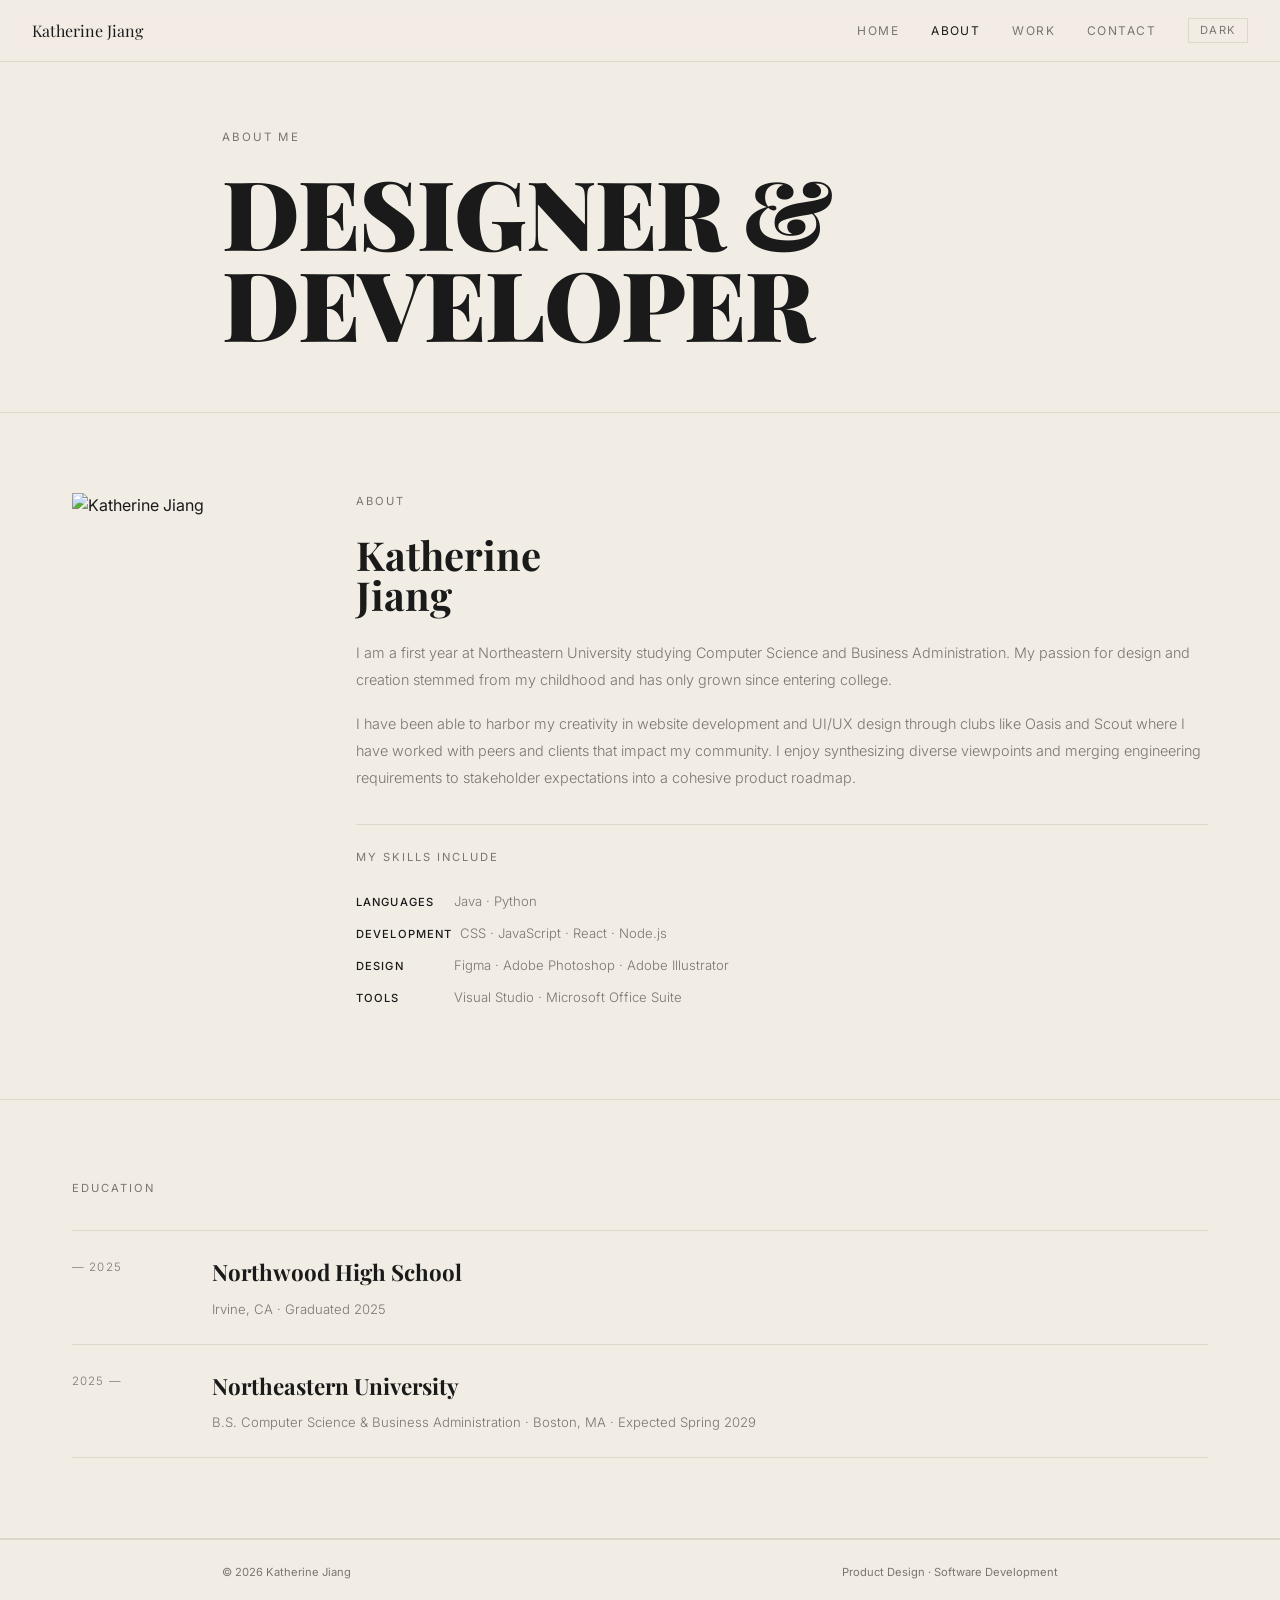
==== about.html @ 8feb188d "portfolio improvements: UX polish and content expansion - compress hero image 36MB → 415KB (collage." ====
<!DOCTYPE html>
<html lang="en">
<head>
<meta charset="UTF-8"/>
<meta name="viewport" content="width=device-width,initial-scale=1"/>
<title>About — Katherine Jiang</title>
<meta name="description" content="About Katherine Jiang — first year at Northeastern University studying Computer Science and Business Administration, with a focus on UI/UX design and front-end development."/>
<link href="https://fonts.googleapis.com/css2?family=Playfair+Display:ital,wght@0,400;0,700;0,900;1,400;1,700&family=Inter:wght@300;400;500&family=Cormorant+Garamond:ital,wght@1,300;1,400&display=swap" rel="stylesheet"/>
<link rel="stylesheet" href="style.css"/>
</head>
<body>

<div id="loader"><div class="loader-initials">KJ</div></div>
<div id="progress"></div>

<nav>
  <div class="nav-inner">
    <a href="index.html" class="nav-name">Katherine Jiang</a>
    <div class="nav-right">
      <div class="nav-links">
        <a href="index.html">Home</a>
        <a href="about.html" class="active">About</a>
        <a href="projects.html">Work</a>
        <a href="index.html#contact">Contact</a>
      </div>
      <button class="dark-toggle" onclick="toggleDark()" id="darkBtn">Dark</button>
    </div>
  </div>
</nav>

<section class="page-header fade-in">
  <div class="wrap">
    <div class="page-eyebrow">About Me</div>
    <h1 class="page-title">
      DESIGNER &amp;<br>DEVELOPER
    </h1>
  </div>
</section>

<section class="about-section">
  <div class="wide-wrap">
    <div class="about-grid fade-in">
      <img src="profile.jpg" alt="Katherine Jiang" class="about-img"/>
      <div>
        <div class="section-eyebrow">About</div>
        <div class="about-name">Katherine<br>Jiang</div>
        <p class="about-text">I am a first year at Northeastern University studying Computer Science and Business Administration. My passion for design and creation stemmed from my childhood and has only grown since entering college.</p>
        <p class="about-text">I have been able to harbor my creativity in website development and UI/UX design through clubs like Oasis and Scout where I have worked with peers and clients that impact my community. I enjoy synthesizing diverse viewpoints and merging engineering requirements to stakeholder expectations into a cohesive product roadmap.</p>
        <div class="skills-block">
          <div class="section-eyebrow">My Skills Include</div>
          <div class="skills-row"><span class="skills-label">Languages</span><span class="skills-val">Java · Python</span></div>
          <div class="skills-row"><span class="skills-label">Development</span><span class="skills-val">CSS · JavaScript · React · Node.js</span></div>
          <div class="skills-row"><span class="skills-label">Design</span><span class="skills-val">Figma · Adobe Photoshop · Adobe Illustrator</span></div>
          <div class="skills-row"><span class="skills-label">Tools</span><span class="skills-val">Visual Studio · Microsoft Office Suite</span></div>
        </div>
      </div>
    </div>
  </div>
</section>

<section class="about-section">
  <div class="wide-wrap">
    <div class="timeline-section fade-in">
      <div class="section-eyebrow">Education</div>
      <div class="timeline">
        <div class="timeline-entry">
          <div class="timeline-year">— 2025</div>
          <div class="timeline-content">
            <div class="timeline-school">Northwood High School</div>
            <div class="timeline-detail">Irvine, CA · Graduated 2025</div>
          </div>
        </div>
        <div class="timeline-entry">
          <div class="timeline-year">2025 —</div>
          <div class="timeline-content">
            <div class="timeline-school">Northeastern University</div>
            <div class="timeline-detail">B.S. Computer Science &amp; Business Administration · Boston, MA · Expected Spring 2029</div>
          </div>
        </div>
      </div>
    </div>
  </div>
</section>

<footer>
  <div class="foot-inner">
    <span>© 2026 Katherine Jiang</span>
    <span>Product Design · Software Development</span>
  </div>
</footer>

<script>
window.addEventListener('load',()=>{
  if(localStorage.getItem('dark')==='1'){document.body.classList.add('dark');document.getElementById('darkBtn').textContent='Light'}
  setTimeout(()=>{document.getElementById('loader').classList.add('hide')},1200);
});
window.addEventListener('scroll',()=>{
  var s=document.documentElement.scrollTop;
  var h=document.documentElement.scrollHeight-window.innerHeight;
  document.getElementById('progress').style.width=(s/h*100)+'%';
});
var obs=new IntersectionObserver((entries)=>{
  entries.forEach(e=>{if(e.isIntersecting)e.target.classList.add('visible')});
},{threshold:.12});
document.querySelectorAll('.fade-in').forEach(el=>obs.observe(el));
setTimeout(()=>document.querySelector('.page-header').classList.add('visible'),1300);
function toggleDark(){
  document.body.classList.toggle('dark');
  var isDark=document.body.classList.contains('dark');
  document.getElementById('darkBtn').textContent=isDark?'Light':'Dark';
  localStorage.setItem('dark',isDark?'1':'0');
}
</script>
</body>
</html>
---- style.css ----
*{margin:0;padding:0;box-sizing:border-box}
:root{--cream:#F2EDE4;--black:#1a1a1a;--gray:#7a7570;--light-gray:#ddd8ce;--max:900px;--bg:var(--cream);--fg:var(--black)}
html{scroll-behavior:smooth}
body{font-family:'Inter',sans-serif;background:var(--bg);color:var(--fg);line-height:1.6;transition:background .4s,color .4s}
body.dark{--bg:#1a1917;--fg:#F2EDE4;--light-gray:#333;--gray:#9a9590}
a{color:inherit;text-decoration:none}

/* LOADER */
#loader{position:fixed;inset:0;background:var(--black);display:flex;align-items:center;justify-content:center;z-index:1000;transition:opacity .6s}
#loader.hide{opacity:0;pointer-events:none}
.loader-initials{font-family:'Playfair Display',serif;font-size:4rem;font-weight:900;color:#F2EDE4;letter-spacing:.1em;animation:pulse 1s ease-in-out infinite}
@keyframes pulse{0%,100%{opacity:1}50%{opacity:.3}}

/* PROGRESS BAR */
#progress{position:fixed;top:0;left:0;height:2px;background:var(--fg);z-index:200;width:0%;transition:width .1s linear}

/* NAV */
nav{position:fixed;top:0;left:0;right:0;z-index:100;background:rgba(242,237,228,0.95);backdrop-filter:blur(6px);border-bottom:1px solid var(--light-gray);transition:background .4s}
body.dark nav{background:rgba(26,25,23,0.95)}
.nav-inner{margin:0 auto;padding:1.1rem 2rem;display:flex;justify-content:space-between;align-items:center}
.nav-name{font-family:'Playfair Display',serif;font-size:1rem;font-weight:400}
.nav-right{display:flex;align-items:center;gap:2rem}
.nav-links{display:flex;gap:2rem;font-size:.75rem;letter-spacing:.12em;text-transform:uppercase}
.nav-links a{color:var(--gray);transition:color .2s}
.nav-links a:hover,.nav-links a.active{color:var(--fg)}
.dark-toggle{background:none;border:1px solid var(--light-gray);color:var(--gray);font-size:.7rem;letter-spacing:.1em;text-transform:uppercase;padding:.3rem .7rem;cursor:pointer;transition:all .2s;font-family:'Inter',sans-serif}
.dark-toggle:hover{border-color:var(--fg);color:var(--fg)}

.wrap{max-width:var(--max);margin:0 auto;padding:0 2rem}
.wide-wrap{max-width:1200px;margin:0 auto;padding:0 2rem}

/* FADE IN ON SCROLL */
.fade-in{opacity:0;transform:translateY(24px);transition:opacity .7s ease,transform .7s ease}
.fade-in.visible{opacity:1;transform:none}

/* HERO */
.hero{min-height:100vh;display:flex;flex-direction:column;justify-content:flex-end;padding-bottom:5rem;padding-top:6rem;padding-left:2rem;padding-right:2rem;border-bottom:1px solid var(--light-gray)}
.hero-eyebrow{font-size:.72rem;letter-spacing:.18em;text-transform:uppercase;color:var(--gray);margin-bottom:1.2rem;width:100%}
.hero-title{font-family:'Playfair Display',serif;font-weight:900;line-height:.92;letter-spacing:-.01em;margin-bottom:.5rem;font-size:clamp(4rem,11.5vw,11.5vw);width:100%;text-align:left}
.hero-title .light{font-family:'Cormorant Garamond',serif;font-weight:300;font-style:italic;display:block;color:var(--gray);letter-spacing:.02em;font-size:.58em}
.hero-bottom{width:100%}
.hero-divider{width:48px;height:1px;background:var(--fg);margin:2rem 0;transition:background .4s}
.hero-sub{font-size:1.1rem;color:var(--gray);max-width:280px;line-height:1.8;font-weight:300}
.hero-meta{display:flex;gap:2rem;margin-top:2rem;font-size:1rem;color:var(--gray);letter-spacing:.05em}
.location-item{display:inline-flex;align-items:center;gap:.35rem}
.location-item::before{content:'';display:inline-block;width:8px;height:11px;background-color:currentColor;clip-path:path('M4 0C1.79 0 0 1.79 0 4C0 7 4 11 4 11C4 11 8 7 8 4C8 1.79 6.21 0 4 0ZM4 5.5C3.17 5.5 2.5 4.83 2.5 4C2.5 3.17 3.17 2.5 4 2.5C4.83 2.5 5.5 3.17 5.5 4C5.5 4.83 4.83 5.5 4 5.5Z');flex-shrink:0}

/* PAGE HEADER (about / projects pages) */
.page-header{padding:8rem 0 4rem;border-bottom:1px solid var(--light-gray)}
.page-eyebrow{font-size:.72rem;letter-spacing:.18em;text-transform:uppercase;color:var(--gray);margin-bottom:1.2rem}
.page-title{font-family:'Playfair Display',serif;font-weight:900;font-size:clamp(3rem,8vw,6rem);line-height:.95;letter-spacing:-.01em}
.page-title .light{font-family:'Cormorant Garamond',serif;font-weight:300;font-style:italic;display:block;color:var(--gray);letter-spacing:.02em;font-size:.6em}

/* HOME ABOUT TEASER */
.home-about{padding:5rem 0;border-bottom:1px solid var(--light-gray)}
.home-about-grid{display:grid;grid-template-columns:180px 1fr;gap:3.5rem;align-items:start}
.home-about-img{width:100%;aspect-ratio:3/4;object-fit:cover;object-position:top}

/* HOME PROJECTS */
.home-projects{padding:5rem 0;border-bottom:1px solid var(--light-gray)}
a.project{display:block}

/* ABOUT */
.about-section{padding:5rem 0;border-bottom:1px solid var(--light-gray)}
.about-grid{display:grid;grid-template-columns:220px 1fr;gap:4rem;align-items:start}
.about-img{width:100%;aspect-ratio:3/4;object-fit:cover;object-position:top}
.section-eyebrow{font-size:.7rem;letter-spacing:.18em;text-transform:uppercase;color:var(--gray);margin-bottom:1.5rem}
.about-name{font-family:'Playfair Display',serif;font-size:2.5rem;font-weight:700;line-height:1;margin-bottom:1.5rem}
.about-text{font-size:.9rem;line-height:1.9;color:var(--gray);font-weight:300;margin-bottom:1rem}
.skills-block{margin-top:2rem;border-top:1px solid var(--light-gray);padding-top:1.5rem}
.skills-row{display:flex;gap:.5rem;align-items:baseline;margin-bottom:.7rem;font-size:.82rem}
.skills-label{font-weight:500;min-width:90px;font-size:.7rem;letter-spacing:.1em;text-transform:uppercase}
.skills-val{color:var(--gray);font-weight:300}

/* TIMELINE */
.timeline-section{padding-top:0}
.timeline{margin-top:2rem}
.timeline-entry{display:grid;grid-template-columns:100px 1fr;gap:2.5rem;padding:1.5rem 0;border-bottom:1px solid var(--light-gray);align-items:start}
.timeline-entry:first-child{border-top:1px solid var(--light-gray)}
.timeline-year{font-size:.72rem;letter-spacing:.1em;color:var(--gray);padding-top:.2rem;font-weight:300}
.timeline-school{font-family:'Playfair Display',serif;font-size:1.4rem;font-weight:700;margin-bottom:.4rem}
.timeline-detail{font-size:.82rem;color:var(--gray);font-weight:300;line-height:1.7}

/* WORK */
.work-section{padding:5rem 0;border-bottom:1px solid var(--light-gray)}
.work-header{display:flex;justify-content:space-between;align-items:baseline;margin-bottom:3.5rem}
.work-title{font-family:'Playfair Display',serif;font-size:2.8rem;font-weight:900}
.work-count{font-size:.72rem;letter-spacing:.15em;text-transform:uppercase;color:var(--gray)}

.project{border-top:1px solid var(--light-gray);padding:2.5rem 0;cursor:pointer;transition:padding-left .25s,padding-right .25s,background .25s}
.project:hover{background:rgba(0,0,0,0.025);padding-left:.75rem;padding-right:.75rem}
body.dark .project:hover{background:rgba(255,255,255,0.03)}
.proj-top{display:grid;grid-template-columns:3rem 1fr 1fr 160px;gap:1.5rem;align-items:start}
.proj-thumb{width:100%;aspect-ratio:4/3;object-fit:cover;border-radius:2px;opacity:.75;transition:opacity .25s}
.project:hover .proj-thumb{opacity:1}
.proj-num{font-family:'Playfair Display',serif;font-size:1.2rem;font-weight:400;color:var(--gray);padding-top:.2rem}
.project-title{font-family:'Playfair Display',serif;font-size:2rem;font-weight:700;line-height:1.05;margin-bottom:.8rem}
.proj-org{font-size:.72rem;letter-spacing:.12em;text-transform:uppercase;color:var(--gray);margin-bottom:.8rem}
.project-tags{display:flex;flex-wrap:wrap;gap:.4rem;margin-bottom:.8rem}
.tag{font-size:.62rem;letter-spacing:.08em;text-transform:uppercase;padding:.22rem .55rem;border:1px solid var(--light-gray);color:var(--gray)}
.project-status{font-size:.62rem;letter-spacing:.08em;text-transform:uppercase;padding:.22rem .55rem;background:var(--fg);color:var(--bg);display:inline-block;transition:background .4s,color .4s}
.project-status.complete{background:transparent;border:1px solid var(--fg);color:var(--fg)}
.project-desc{font-size:.88rem;line-height:1.85;color:var(--gray);font-weight:300}
.proj-role{font-size:.75rem;color:var(--gray);margin-top:.8rem}
.proj-role strong{color:var(--fg);font-weight:500}
.proj-cta{display:inline-flex;align-items:center;gap:.4rem;margin-top:1rem;font-size:.7rem;letter-spacing:.12em;text-transform:uppercase;color:var(--fg);border:1px solid var(--fg);padding:.35rem .75rem;transition:background .2s,color .2s}
.project:hover .proj-cta{background:var(--fg);color:var(--bg)}

/* DETAIL */
.detail-panel{display:none;background:var(--black);color:#F2EDE4;margin-top:0}
body.dark .detail-panel{background:#111}
.detail-panel.open{display:block;animation:slideDown .4s ease}
@keyframes slideDown{from{opacity:0;transform:translateY(-10px)}to{opacity:1;transform:none}}
.detail-inner{padding:2.5rem}
.detail-cols{display:grid;grid-template-columns:1fr 1fr;gap:2.5rem;margin-bottom:2rem}
.detail-panel h3{font-family:'Playfair Display',serif;font-size:1.3rem;font-weight:700;margin-bottom:1rem}
.detail-panel p{font-size:.83rem;line-height:1.85;color:#bbb8b0;font-weight:300}
.detail-step{display:flex;gap:.75rem;margin-bottom:.6rem}
.step-num{font-size:.7rem;color:#666;min-width:1.4rem;padding-top:.1rem}
.step-text{font-size:.8rem;line-height:1.65;color:#bbb8b0}
.img-grid{display:grid;grid-template-columns:repeat(3,1fr);gap:.6rem;margin-top:1.5rem}
.img-grid.two{grid-template-columns:1fr 1fr}
.img-item p{font-size:.6rem;letter-spacing:.1em;text-transform:uppercase;color:#666;margin-bottom:.35rem}
.img-item img{width:100%;display:block;border-radius:2px}
.img-full{grid-column:1/-1}
.proto-link{display:inline-block;margin-top:1.2rem;font-size:.7rem;letter-spacing:.12em;text-transform:uppercase;color:#F2EDE4;border:1px solid #555;padding:.45rem .9rem;transition:background .2s}
.proto-link:hover{background:#222}
.close-btn{font-size:.68rem;letter-spacing:.12em;text-transform:uppercase;color:#666;cursor:pointer;text-align:right;padding-top:1.5rem}
.close-btn:hover{color:#F2EDE4}

/* CONTACT */
#contact{padding:5rem 0}
.contact-grid{display:grid;grid-template-columns:1fr 1fr;gap:4rem;align-items:start}
.contact-big{font-family:'Playfair Display',serif;font-size:clamp(2.2rem,5vw,4rem);font-weight:900;line-height:1;margin-bottom:1.5rem}
.contact-big em{font-style:italic;font-weight:400;color:var(--gray)}
.contact-sub{font-size:.83rem;color:var(--gray);line-height:1.85;font-weight:300;max-width:300px}
.contact-links{border-top:1px solid var(--light-gray)}
.contact-link{display:flex;justify-content:space-between;align-items:center;padding:.9rem 0;border-bottom:1px solid var(--light-gray);font-size:.82rem;transition:padding-left .2s}
.contact-link:hover{padding-left:.4rem}
.contact-link span{font-size:.72rem;color:var(--gray)}

footer{border-top:1px solid var(--light-gray);padding:1.5rem 0}
.foot-inner{max-width:var(--max);margin:0 auto;padding:0 2rem;display:flex;justify-content:space-between;font-size:.7rem;color:var(--gray)}

@media(max-width:640px){
  .about-grid{grid-template-columns:1fr}
  .proj-top{grid-template-columns:2rem 1fr}
  .proj-top>:nth-child(3){grid-column:2}
  .proj-thumb{display:none}
  .detail-cols,.contact-grid,.teaser-grid{grid-template-columns:1fr}
  .img-grid{grid-template-columns:1fr 1fr}
}
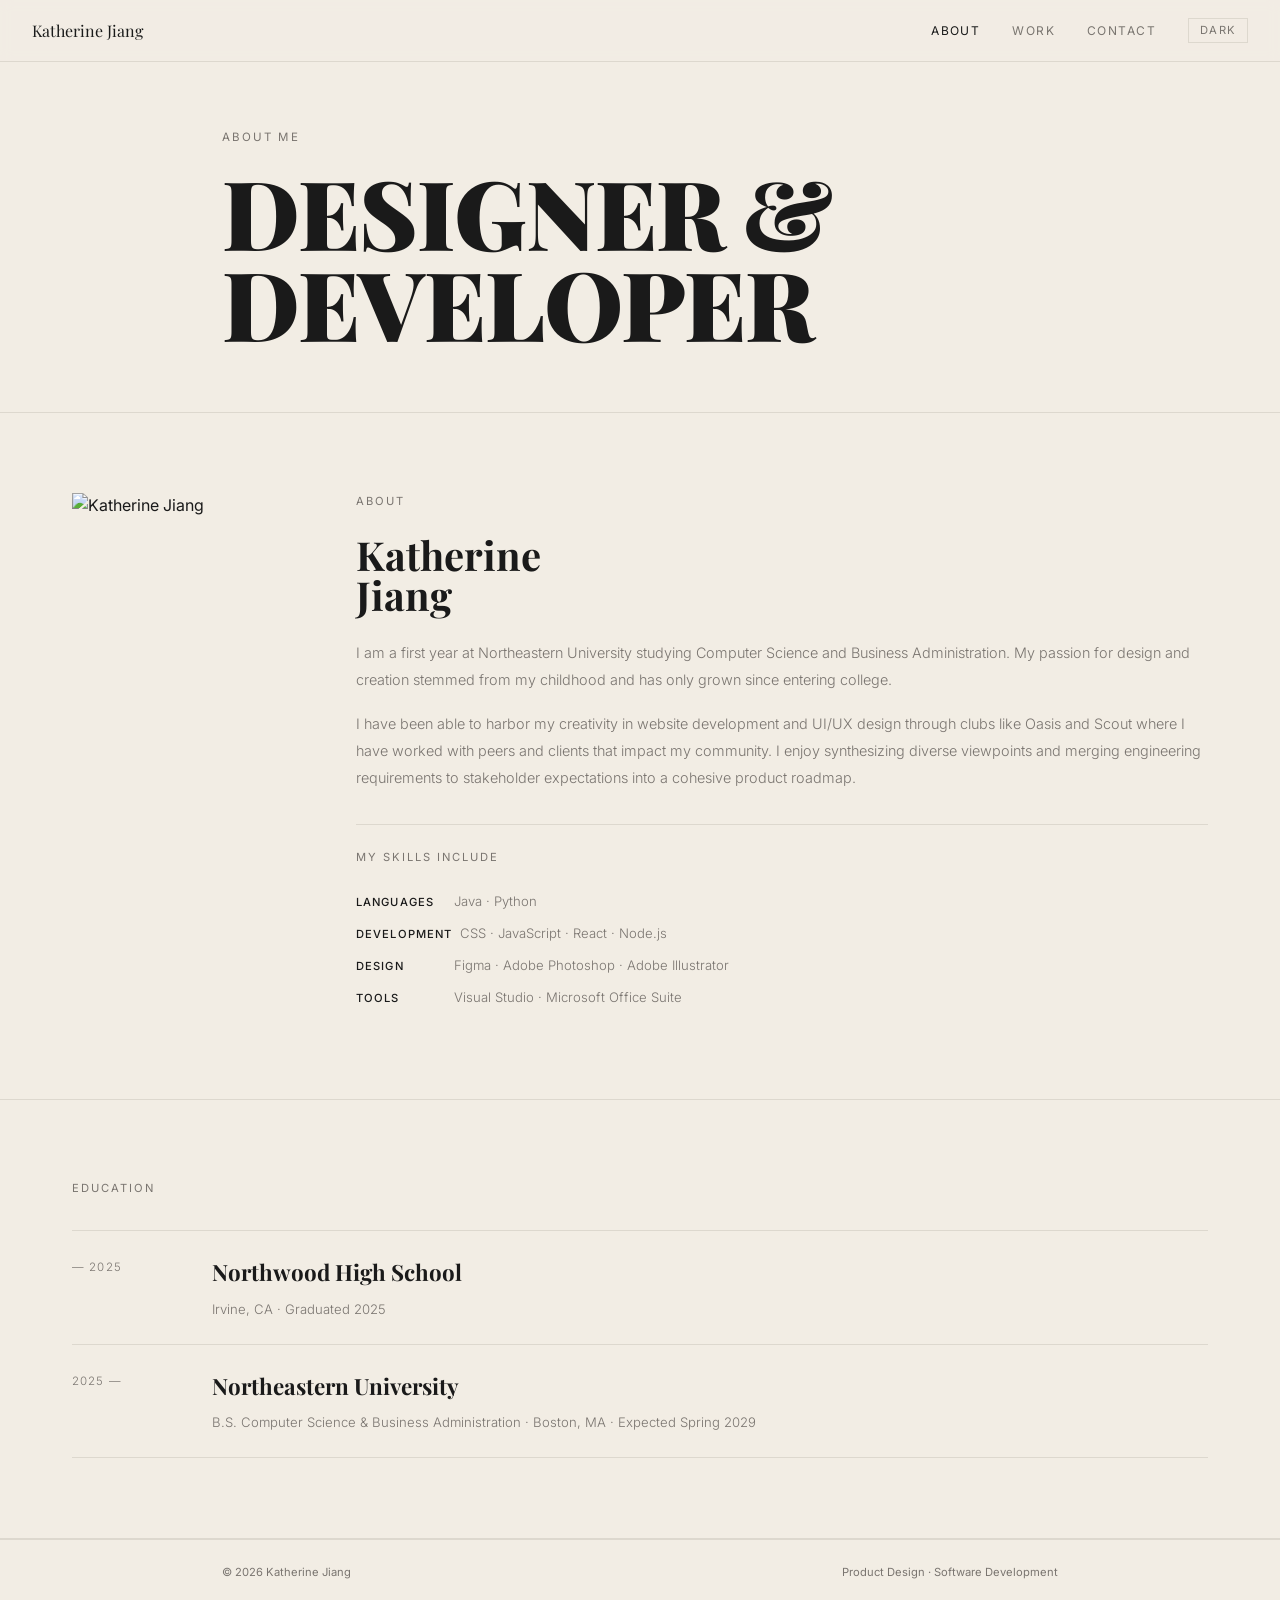
==== commit 7afa81d4: "separating work-project pages and got rid of collage banner" ====
--- a/about.html
+++ b/about.html
@@ -18,7 +18,6 @@
     <a href="index.html" class="nav-name">Katherine Jiang</a>
     <div class="nav-right">
       <div class="nav-links">
-        <a href="index.html">Home</a>
         <a href="about.html" class="active">About</a>
         <a href="projects.html">Work</a>
         <a href="index.html#contact">Contact</a>
--- a/style.css
+++ b/style.css
@@ -34,13 +34,16 @@
 .fade-in.visible{opacity:1;transform:none}
 
 /* HERO */
-.hero{min-height:100vh;display:flex;flex-direction:column;justify-content:flex-end;padding-bottom:5rem;padding-top:6rem;padding-left:2rem;padding-right:2rem;border-bottom:1px solid var(--light-gray)}
+.hero{min-height:auto;display:flex;flex-direction:column;justify-content:flex-end;padding-bottom:5rem;padding-top:20rem;padding-left:2rem;padding-right:2rem;border-bottom:1px solid var(--light-gray)}
 .hero-eyebrow{font-size:.72rem;letter-spacing:.18em;text-transform:uppercase;color:var(--gray);margin-bottom:1.2rem;width:100%}
 .hero-title{font-family:'Playfair Display',serif;font-weight:900;line-height:.92;letter-spacing:-.01em;margin-bottom:.5rem;font-size:clamp(4rem,11.5vw,11.5vw);width:100%;text-align:left}
 .hero-title .light{font-family:'Cormorant Garamond',serif;font-weight:300;font-style:italic;display:block;color:var(--gray);letter-spacing:.02em;font-size:.58em}
+.hero-title-inline{font-family:'Cormorant Garamond',serif;font-style:italic;font-weight:300;text-transform:uppercase;letter-spacing:.01em;font-size:clamp(3rem,10vw,9rem);white-space:nowrap}
 .hero-bottom{width:100%}
 .hero-divider{width:48px;height:1px;background:var(--fg);margin:2rem 0;transition:background .4s}
-.hero-sub{font-size:1.1rem;color:var(--gray);max-width:280px;line-height:1.8;font-weight:300}
+.hero-sub-row{display:flex;justify-content:space-between;align-items:baseline;gap:2rem;width:100%}
+.hero-sub{font-size:.95rem;color:var(--gray);max-width:none;white-space:nowrap;line-height:1.8;font-weight:300}
+.hero-edu{font-size:.95rem;color:var(--gray);white-space:nowrap;line-height:1.8;font-weight:300;text-align:right}
 .hero-meta{display:flex;gap:2rem;margin-top:2rem;font-size:1rem;color:var(--gray);letter-spacing:.05em}
 .location-item{display:inline-flex;align-items:center;gap:.35rem}
 .location-item::before{content:'';display:inline-block;width:8px;height:11px;background-color:currentColor;clip-path:path('M4 0C1.79 0 0 1.79 0 4C0 7 4 11 4 11C4 11 8 7 8 4C8 1.79 6.21 0 4 0ZM4 5.5C3.17 5.5 2.5 4.83 2.5 4C2.5 3.17 3.17 2.5 4 2.5C4.83 2.5 5.5 3.17 5.5 4C5.5 4.83 4.83 5.5 4 5.5Z');flex-shrink:0}
@@ -121,12 +124,20 @@
 .img-grid{display:grid;grid-template-columns:repeat(3,1fr);gap:.6rem;margin-top:1.5rem}
 .img-grid.two{grid-template-columns:1fr 1fr}
 .img-item p{font-size:.6rem;letter-spacing:.1em;text-transform:uppercase;color:#666;margin-bottom:.35rem}
-.img-item img{width:100%;display:block;border-radius:2px}
+.img-item img{width:100%;display:block;border-radius:2px;cursor:zoom-in}
 .img-full{grid-column:1/-1}
 .proto-link{display:inline-block;margin-top:1.2rem;font-size:.7rem;letter-spacing:.12em;text-transform:uppercase;color:#F2EDE4;border:1px solid #555;padding:.45rem .9rem;transition:background .2s}
 .proto-link:hover{background:#222}
 .close-btn{font-size:.68rem;letter-spacing:.12em;text-transform:uppercase;color:#666;cursor:pointer;text-align:right;padding-top:1.5rem}
 .close-btn:hover{color:#F2EDE4}
+
+/* LIGHTBOX */
+#lightbox{position:fixed;inset:0;z-index:500;background:rgba(26,25,23,0.6);backdrop-filter:blur(12px);-webkit-backdrop-filter:blur(12px);display:flex;align-items:center;justify-content:center;opacity:0;pointer-events:none;transition:opacity .3s}
+#lightbox.open{opacity:1;pointer-events:all}
+#lightbox-img{max-width:90vw;max-height:88vh;object-fit:contain;border-radius:2px;box-shadow:0 8px 40px rgba(0,0,0,0.6)}
+#lightbox-close{position:absolute;top:1.5rem;right:1.5rem;color:#fff;font-size:.68rem;letter-spacing:.12em;text-transform:uppercase;cursor:pointer;padding:.45rem .9rem;border:1px solid #555;transition:background .2s}
+#lightbox-close:hover{background:rgba(255,255,255,0.1)}
+#lightbox-caption{position:absolute;bottom:1.5rem;left:50%;transform:translateX(-50%);color:#999;font-size:.65rem;letter-spacing:.1em;text-transform:uppercase}
 
 /* CONTACT */
 #contact{padding:5rem 0}
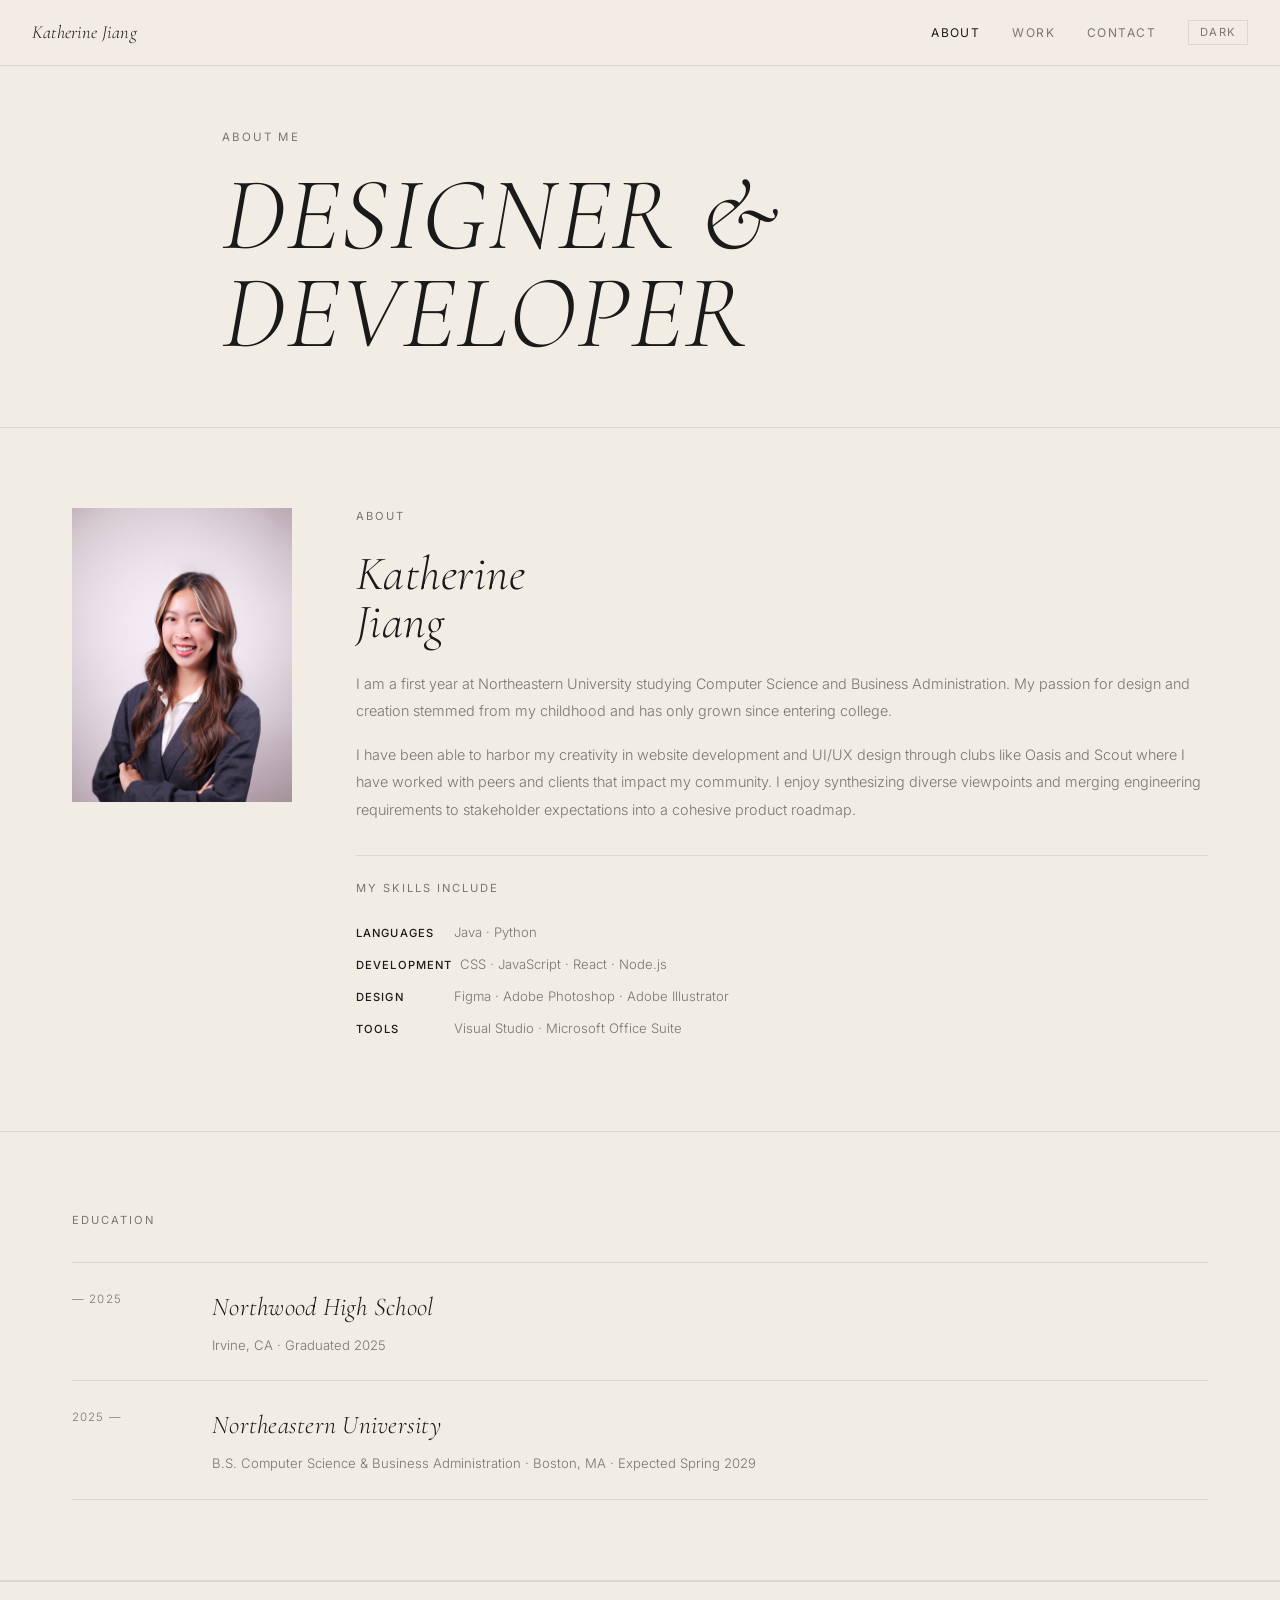
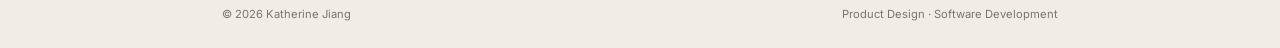
==== commit 8ec7add1: "Standardize title fonts and swap in new profile photo Titles across all pages now use Cormorant Gara" ====
--- a/about.html
+++ b/about.html
@@ -39,7 +39,7 @@
 <section class="about-section">
   <div class="wide-wrap">
     <div class="about-grid fade-in">
-      <img src="profile.jpg" alt="Katherine Jiang" class="about-img"/>
+      <img src="katherine.jpg" alt="Katherine Jiang" class="about-img"/>
       <div>
         <div class="section-eyebrow">About</div>
         <div class="about-name">Katherine<br>Jiang</div>
--- a/style.css
+++ b/style.css
@@ -18,7 +18,7 @@
 nav{position:fixed;top:0;left:0;right:0;z-index:100;background:rgba(242,237,228,0.95);backdrop-filter:blur(6px);border-bottom:1px solid var(--light-gray);transition:background .4s}
 body.dark nav{background:rgba(26,25,23,0.95)}
 .nav-inner{margin:0 auto;padding:1.1rem 2rem;display:flex;justify-content:space-between;align-items:center}
-.nav-name{font-family:'Playfair Display',serif;font-size:1rem;font-weight:400}
+.nav-name{font-family:'Cormorant Garamond',serif;font-style:italic;font-weight:300;font-size:1.15rem;letter-spacing:.01em}
 .nav-right{display:flex;align-items:center;gap:2rem}
 .nav-links{display:flex;gap:2rem;font-size:.75rem;letter-spacing:.12em;text-transform:uppercase}
 .nav-links a{color:var(--gray);transition:color .2s}
@@ -51,7 +51,7 @@
 /* PAGE HEADER (about / projects pages) */
 .page-header{padding:8rem 0 4rem;border-bottom:1px solid var(--light-gray)}
 .page-eyebrow{font-size:.72rem;letter-spacing:.18em;text-transform:uppercase;color:var(--gray);margin-bottom:1.2rem}
-.page-title{font-family:'Playfair Display',serif;font-weight:900;font-size:clamp(3rem,8vw,6rem);line-height:.95;letter-spacing:-.01em}
+.page-title{font-family:'Cormorant Garamond',serif;font-style:italic;font-weight:300;text-transform:uppercase;font-size:clamp(3.4rem,8.5vw,6.5rem);line-height:.95;letter-spacing:.01em}
 .page-title .light{font-family:'Cormorant Garamond',serif;font-weight:300;font-style:italic;display:block;color:var(--gray);letter-spacing:.02em;font-size:.6em}
 
 /* HOME ABOUT TEASER */
@@ -68,7 +68,7 @@
 .about-grid{display:grid;grid-template-columns:220px 1fr;gap:4rem;align-items:start}
 .about-img{width:100%;aspect-ratio:3/4;object-fit:cover;object-position:top}
 .section-eyebrow{font-size:.7rem;letter-spacing:.18em;text-transform:uppercase;color:var(--gray);margin-bottom:1.5rem}
-.about-name{font-family:'Playfair Display',serif;font-size:2.5rem;font-weight:700;line-height:1;margin-bottom:1.5rem}
+.about-name{font-family:'Cormorant Garamond',serif;font-style:italic;font-size:3rem;font-weight:300;letter-spacing:.01em;line-height:1;margin-bottom:1.5rem}
 .about-text{font-size:.9rem;line-height:1.9;color:var(--gray);font-weight:300;margin-bottom:1rem}
 .skills-block{margin-top:2rem;border-top:1px solid var(--light-gray);padding-top:1.5rem}
 .skills-row{display:flex;gap:.5rem;align-items:baseline;margin-bottom:.7rem;font-size:.82rem}
@@ -81,13 +81,13 @@
 .timeline-entry{display:grid;grid-template-columns:100px 1fr;gap:2.5rem;padding:1.5rem 0;border-bottom:1px solid var(--light-gray);align-items:start}
 .timeline-entry:first-child{border-top:1px solid var(--light-gray)}
 .timeline-year{font-size:.72rem;letter-spacing:.1em;color:var(--gray);padding-top:.2rem;font-weight:300}
-.timeline-school{font-family:'Playfair Display',serif;font-size:1.4rem;font-weight:700;margin-bottom:.4rem}
+.timeline-school{font-family:'Cormorant Garamond',serif;font-style:italic;font-size:1.6rem;font-weight:300;letter-spacing:.01em;margin-bottom:.4rem}
 .timeline-detail{font-size:.82rem;color:var(--gray);font-weight:300;line-height:1.7}
 
 /* WORK */
 .work-section{padding:5rem 0;border-bottom:1px solid var(--light-gray)}
 .work-header{display:flex;justify-content:space-between;align-items:baseline;margin-bottom:3.5rem}
-.work-title{font-family:'Playfair Display',serif;font-size:2.8rem;font-weight:900}
+.work-title{font-family:'Cormorant Garamond',serif;font-style:italic;font-size:3.2rem;font-weight:300;text-transform:uppercase;letter-spacing:.01em}
 .work-count{font-size:.72rem;letter-spacing:.15em;text-transform:uppercase;color:var(--gray)}
 
 .project{border-top:1px solid var(--light-gray);padding:2.5rem 0;cursor:pointer;transition:padding-left .25s,padding-right .25s,background .25s}
@@ -97,7 +97,7 @@
 .proj-thumb{width:100%;aspect-ratio:4/3;object-fit:cover;border-radius:2px;opacity:.75;transition:opacity .25s}
 .project:hover .proj-thumb{opacity:1}
 .proj-num{font-family:'Playfair Display',serif;font-size:1.2rem;font-weight:400;color:var(--gray);padding-top:.2rem}
-.project-title{font-family:'Playfair Display',serif;font-size:2rem;font-weight:700;line-height:1.05;margin-bottom:.8rem}
+.project-title{font-family:'Cormorant Garamond',serif;font-style:italic;font-size:2.4rem;font-weight:300;letter-spacing:.01em;line-height:1.05;margin-bottom:.8rem}
 .proj-org{font-size:.72rem;letter-spacing:.12em;text-transform:uppercase;color:var(--gray);margin-bottom:.8rem}
 .project-tags{display:flex;flex-wrap:wrap;gap:.4rem;margin-bottom:.8rem}
 .tag{font-size:.62rem;letter-spacing:.08em;text-transform:uppercase;padding:.22rem .55rem;border:1px solid var(--light-gray);color:var(--gray)}
@@ -116,7 +116,7 @@
 @keyframes slideDown{from{opacity:0;transform:translateY(-10px)}to{opacity:1;transform:none}}
 .detail-inner{padding:2.5rem}
 .detail-cols{display:grid;grid-template-columns:1fr 1fr;gap:2.5rem;margin-bottom:2rem}
-.detail-panel h3{font-family:'Playfair Display',serif;font-size:1.3rem;font-weight:700;margin-bottom:1rem}
+.detail-panel h3{font-family:'Cormorant Garamond',serif;font-style:italic;font-size:1.55rem;font-weight:300;letter-spacing:.01em;margin-bottom:1rem}
 .detail-panel p{font-size:.83rem;line-height:1.85;color:#bbb8b0;font-weight:300}
 .detail-step{display:flex;gap:.75rem;margin-bottom:.6rem}
 .step-num{font-size:.7rem;color:#666;min-width:1.4rem;padding-top:.1rem}
@@ -142,7 +142,7 @@
 /* CONTACT */
 #contact{padding:5rem 0}
 .contact-grid{display:grid;grid-template-columns:1fr 1fr;gap:4rem;align-items:start}
-.contact-big{font-family:'Playfair Display',serif;font-size:clamp(2.2rem,5vw,4rem);font-weight:900;line-height:1;margin-bottom:1.5rem}
+.contact-big{font-family:'Cormorant Garamond',serif;font-style:italic;font-size:clamp(2.5rem,5.5vw,4.5rem);font-weight:300;letter-spacing:.01em;line-height:1;margin-bottom:1.5rem}
 .contact-big em{font-style:italic;font-weight:400;color:var(--gray)}
 .contact-sub{font-size:.83rem;color:var(--gray);line-height:1.85;font-weight:300;max-width:300px}
 .contact-links{border-top:1px solid var(--light-gray)}
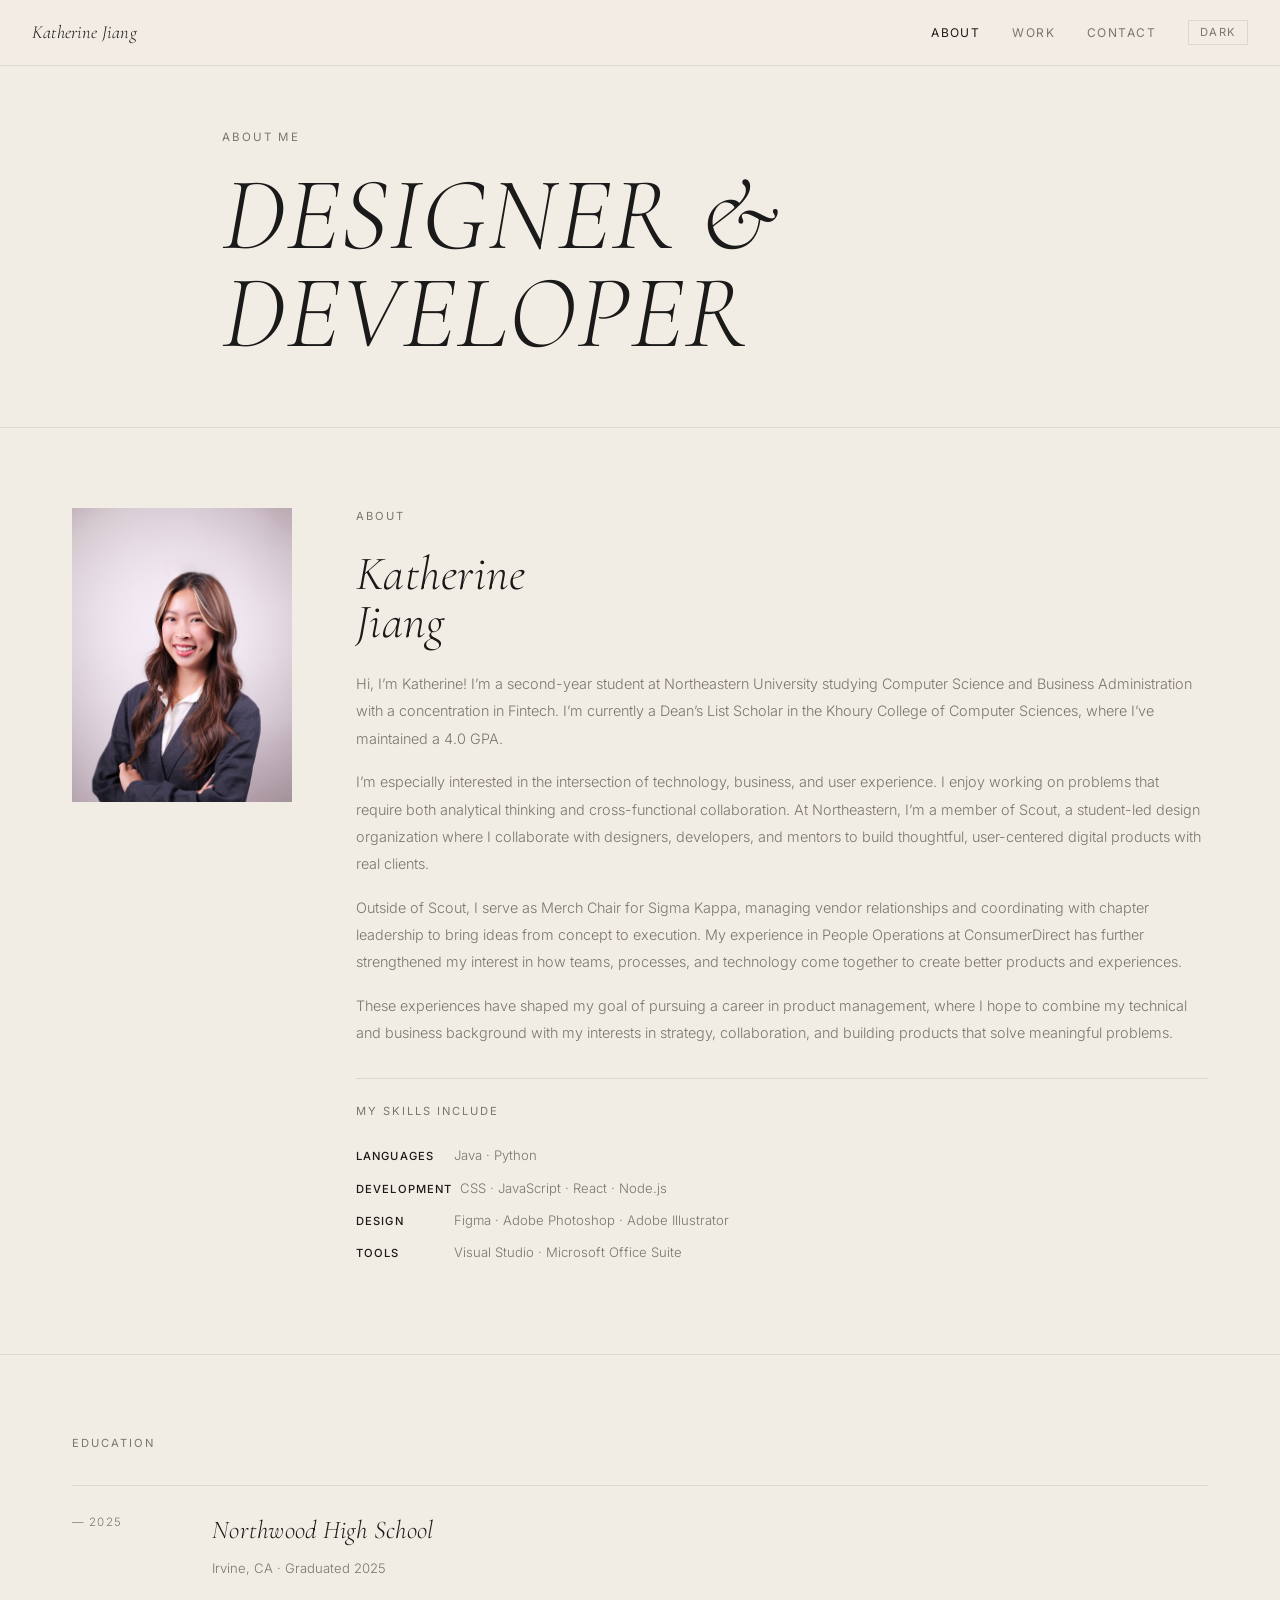
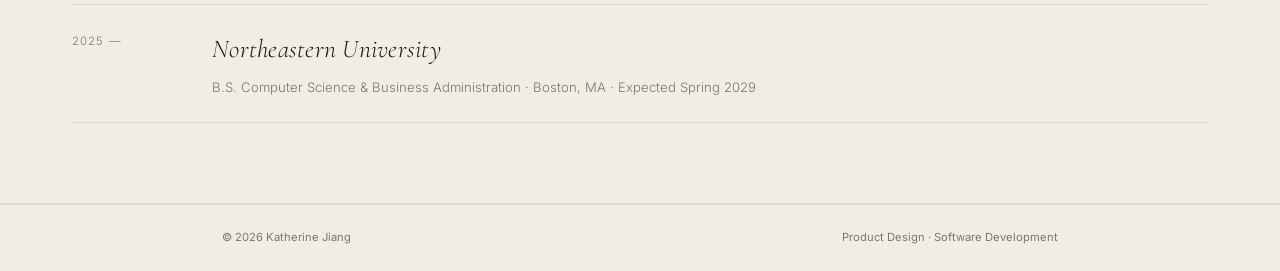
==== commit b3d60c66: "updating about me and groove title" ====
--- a/about.html
+++ b/about.html
@@ -43,8 +43,10 @@
       <div>
         <div class="section-eyebrow">About</div>
         <div class="about-name">Katherine<br>Jiang</div>
-        <p class="about-text">I am a first year at Northeastern University studying Computer Science and Business Administration. My passion for design and creation stemmed from my childhood and has only grown since entering college.</p>
-        <p class="about-text">I have been able to harbor my creativity in website development and UI/UX design through clubs like Oasis and Scout where I have worked with peers and clients that impact my community. I enjoy synthesizing diverse viewpoints and merging engineering requirements to stakeholder expectations into a cohesive product roadmap.</p>
+        <p class="about-text">Hi, I’m Katherine! I’m a second-year student at Northeastern University studying Computer Science and Business Administration with a concentration in Fintech. I’m currently a Dean’s List Scholar in the Khoury College of Computer Sciences, where I’ve maintained a 4.0 GPA.</p>
+        <p class="about-text">I’m especially interested in the intersection of technology, business, and user experience. I enjoy working on problems that require both analytical thinking and cross-functional collaboration. At Northeastern, I’m a member of Scout, a student-led design organization where I collaborate with designers, developers, and mentors to build thoughtful, user-centered digital products with real clients.</p>
+        <p class="about-text">Outside of Scout, I serve as Merch Chair for Sigma Kappa, managing vendor relationships and coordinating with chapter leadership to bring ideas from concept to execution. My experience in People Operations at ConsumerDirect has further strengthened my interest in how teams, processes, and technology come together to create better products and experiences.</p>
+        <p class="about-text">These experiences have shaped my goal of pursuing a career in product management, where I hope to combine my technical and business background with my interests in strategy, collaboration, and building products that solve meaningful problems.</p>
         <div class="skills-block">
           <div class="section-eyebrow">My Skills Include</div>
           <div class="skills-row"><span class="skills-label">Languages</span><span class="skills-val">Java · Python</span></div>
